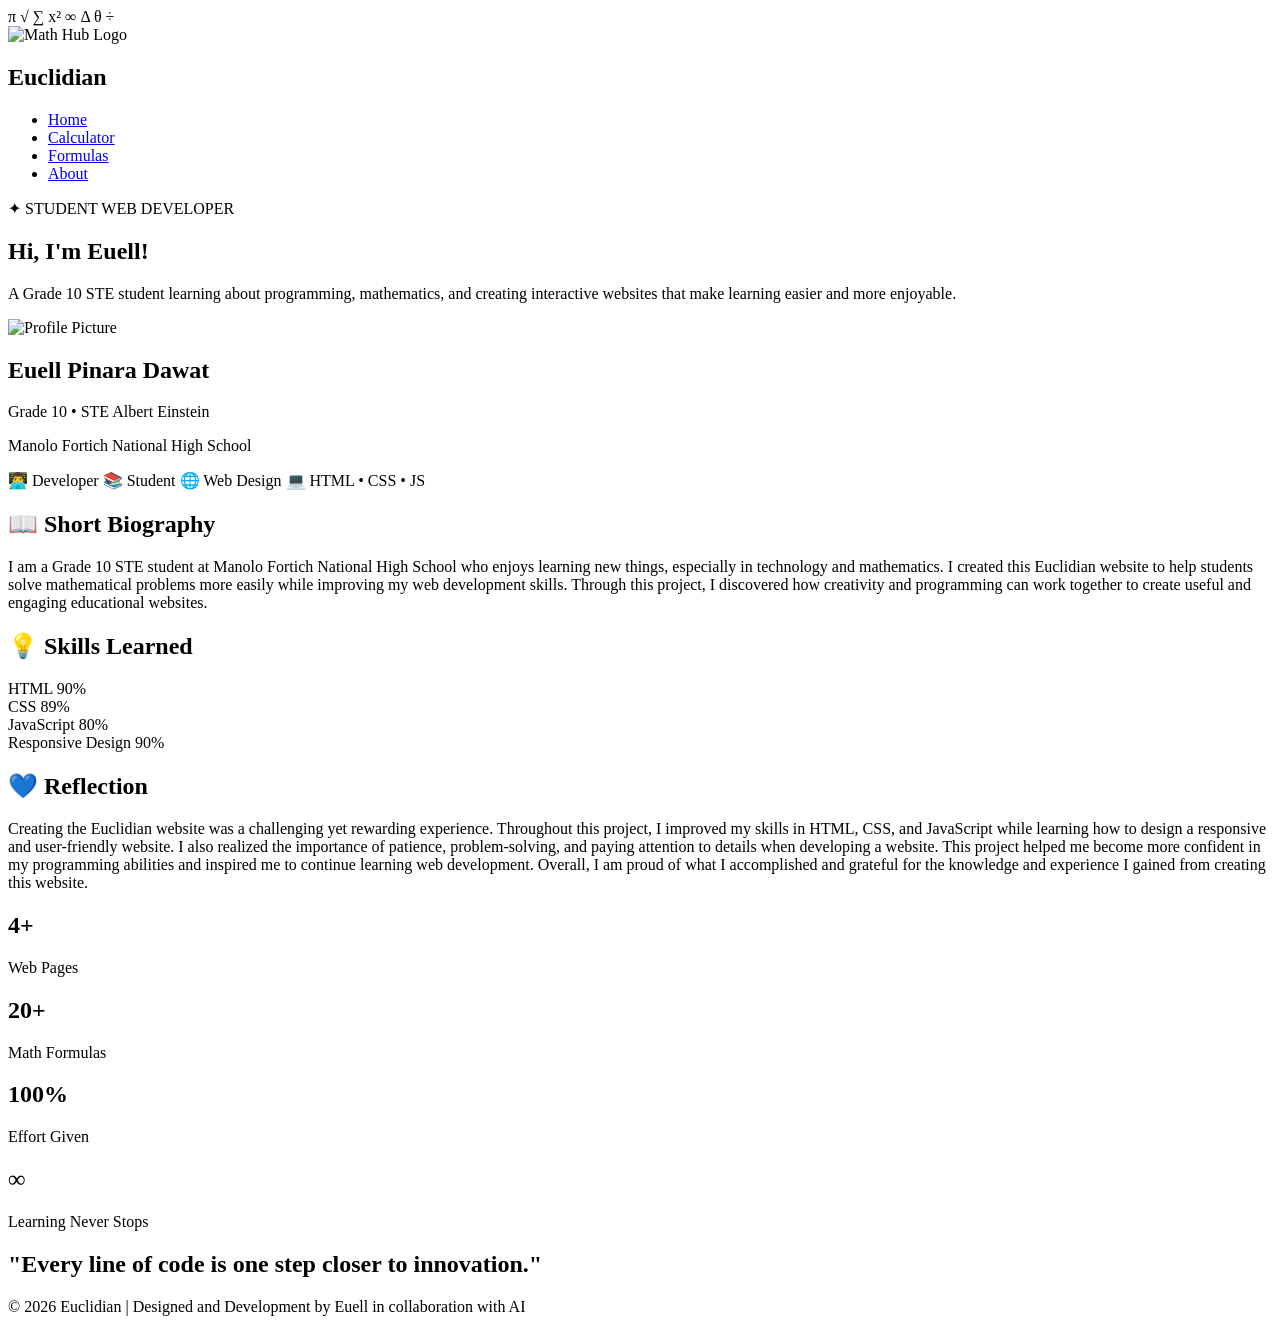
==== about.html @ d184f0fa "Update about.html" ====
<body class="about-page">

    <link rel="stylesheet" href="style (2).css">

<!--==================== FLOATING SYMBOLS ====================-->

<div class="floating-symbols">

    <span>π</span>
    <span>√</span>
    <span>∑</span>
    <span>x²</span>
    <span>∞</span>
    <span>Δ</span>
    <span>θ</span>
    <span>÷</span>

</div>

<!--==================== HEADER ====================-->

<header>

    <nav>

        <div class="logo">

            <img src="img/logo.png" alt="Math Hub Logo">

            <h2>Euclidian</h2>

        </div>

        <ul>

            <li><a href="index.html">Home</a></li>

            <li><a href="calculator.html">Calculator</a></li>

            <li><a href="formulas.html">Formulas</a></li>

            <li><a href="about.html" class="active">About</a></li>

        </ul>

    </nav>

</header>

<!--==================== HERO ====================-->

<section class="about-hero">

    <div class="hero-content">

        <p class="small-title">

            ✦ STUDENT WEB DEVELOPER

        </p>

        <h1>

            Hi, I'm <span>Euell!</span>

        </h1>

        <p class="hero-text">

            A Grade 10 STE student learning about programming, mathematics,
            and creating interactive websites that make learning easier
            and more enjoyable.

        </p>

    </div>

</section>

<!--==================== PROFILE CARD ====================-->

<section class="profile-section">

    <div class="profile-card">

        <div class="profile-image">

            <img src="img/profile.jpg" alt="Profile Picture">

        </div>

        <h2>Euell Pinara Dawat</h2>

        <p class="grade">

            Grade 10 • STE Albert Einstein

        </p>

        <p class="school">

            Manolo Fortich National High School

        </p>

        <div class="badges">

            <span>👨‍💻 Developer</span>

            <span>📚 Student</span>

            <span>🌐 Web Design</span>

            <span>💻 HTML • CSS • JS</span>

        </div>

    </div>

</section>

<!--==================== BIOGRAPHY ====================-->

<section class="about-grid">

<div class="glass-card">

<h2>📖 Short Biography</h2>

<p>

I am a Grade 10 STE student at Manolo Fortich National High School who enjoys learning new things, especially in technology and mathematics. I created this Euclidian website to help students solve mathematical problems more easily while improving my web development skills. Through this project, I discovered how creativity and programming can work together to create useful and engaging educational websites.

</p>

</div>

<!--==================== SKILLS ====================-->

<div class="glass-card">

    <h2>💡 Skills Learned</h2>

    <div class="skill">

        <div class="skill-title">

            <span>HTML</span>

            <span>90%</span>

        </div>

        <div class="skill-bar">

            <div class="skill-fill html"></div>

        </div>

    </div>

    <div class="skill">

        <div class="skill-title">

            <span>CSS</span>

            <span>89%</span>

        </div>

        <div class="skill-bar">

            <div class="skill-fill css"></div>

        </div>

    </div>

    <div class="skill">

        <div class="skill-title">

            <span>JavaScript</span>

            <span>80%</span>

        </div>

        <div class="skill-bar">

            <div class="skill-fill js"></div>

        </div>

    </div>

    <div class="skill">

        <div class="skill-title">

            <span>Responsive Design</span>

            <span>90%</span>

        </div>

        <div class="skill-bar">

            <div class="skill-fill responsive"></div>

        </div>

    </div>

</div>

<!--==================== REFLECTION ====================-->

<div class="glass-card reflection">

    <h2>💙 Reflection</h2>

    <p>

        Creating the Euclidian website was a challenging yet rewarding experience.
        Throughout this project, I improved my skills in HTML, CSS, and JavaScript while learning how to design a responsive and user-friendly website.
        I also realized the importance of patience, problem-solving, and paying attention to details when developing a website.
        This project helped me become more confident in my programming abilities and inspired me to continue learning web development.
        Overall, I am proud of what I accomplished and grateful for the knowledge and experience I gained from creating this website.

    </p>

</div>

</section>

<!--==================== STATISTICS ====================-->

<section class="stats">

    <div class="stat-card">

        <h2>4+</h2>

        <p>Web Pages</p>

    </div>

    <div class="stat-card">

        <h2>20+</h2>

        <p>Math Formulas</p>

    </div>

    <div class="stat-card">

        <h2>100%</h2>

        <p>Effort Given</p>

    </div>

    <div class="stat-card">

        <h2>∞</h2>

        <p>Learning Never Stops</p>

    </div>

</section>

<!--==================== QUOTE ====================-->

<section class="developer-quote">

    <h2>

        "Every line of code is one step closer to innovation."

    </h2>

</section>

<!--==================== FOOTER ====================-->

<footer>

    <p>

        © 2026 Euclidian | Designed and Development by Euell in collaboration with AI

    </p>

</footer>

    <!--==================== BACK TO TOP ====================-->

<button id="topBtn" onclick="topFunction()">

    ↑
    
</button>
    <!--==================== CUSTOM CURSOR ====================-->

<div class="cursor"></div>
<div class="cursor-outline"></div>

<script src="script.js"></script>

</body>

</html>
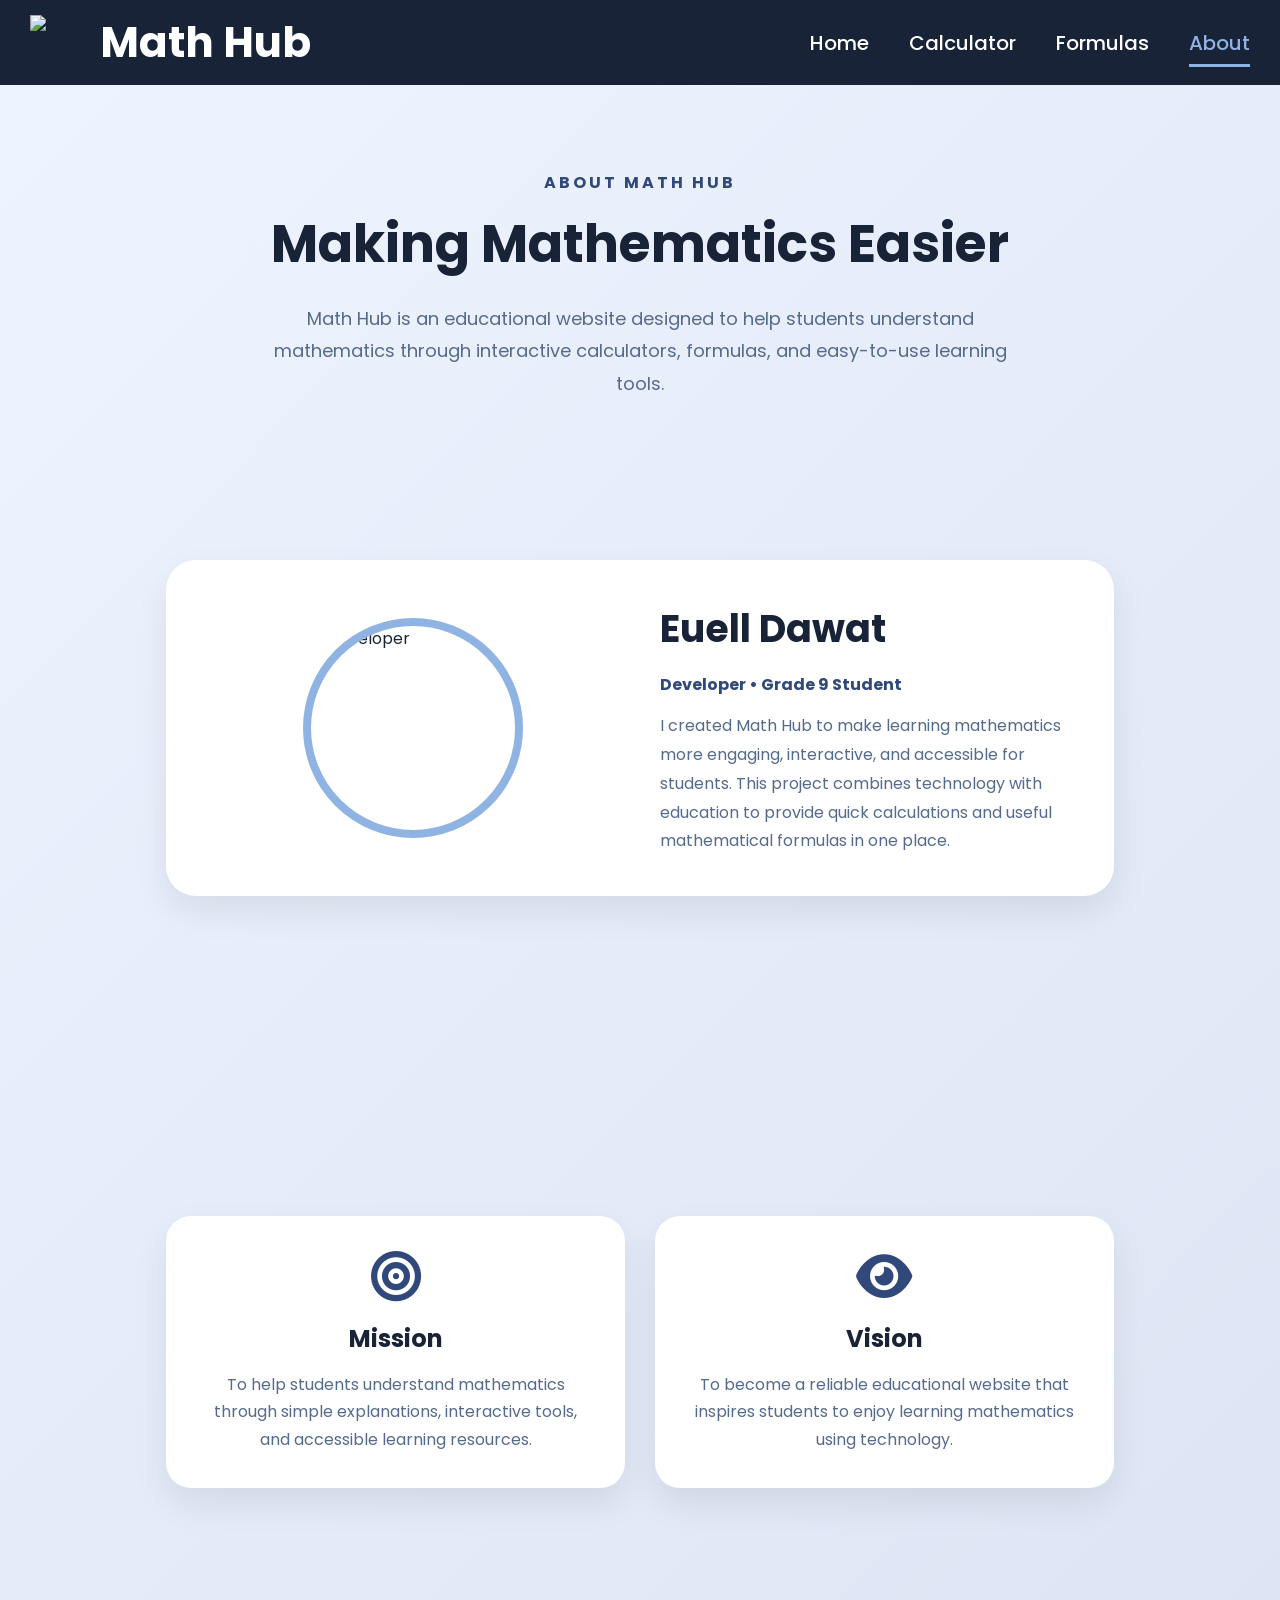
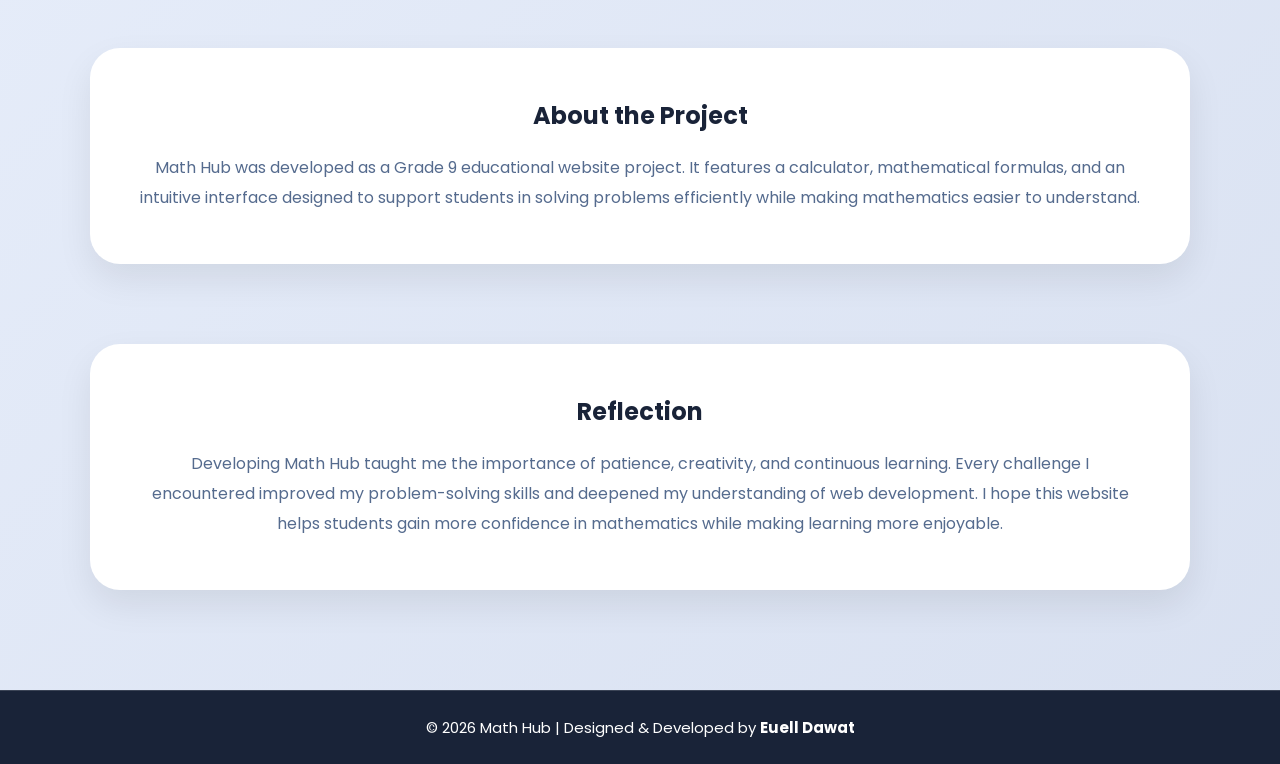
==== commit ad50b634: "Update about.html" ====
--- a/about.html
+++ b/about.html
@@ -1,315 +1,168 @@
-<body class="about-page">
+<!DOCTYPE html>
+<html lang="en">
 
-    <link rel="stylesheet" href="style (2).css">
+<head>
 
-<!--==================== FLOATING SYMBOLS ====================-->
+    <meta charset="UTF-8">
+    <meta name="viewport" content="width=device-width, initial-scale=1.0">
 
-<div class="floating-symbols">
+    <title> Euclidian | About</title>
 
-    <span>π</span>
-    <span>√</span>
-    <span>∑</span>
-    <span>x²</span>
-    <span>∞</span>
-    <span>Δ</span>
-    <span>θ</span>
-    <span>÷</span>
+    <link rel="stylesheet" href="style.css">
+
+    <link rel="preconnect" href="https://fonts.googleapis.com">
+    <link rel="preconnect" href="https://fonts.gstatic.com" crossorigin>
+
+    <link href="https://fonts.googleapis.com/css2?family=Poppins:wght@300;400;500;600;700;800&display=swap" rel="stylesheet">
+
+    <link rel="stylesheet"
+    href="https://cdnjs.cloudflare.com/ajax/libs/font-awesome/6.7.2/css/all.min.css">
+
+</head>
+
+<body>
+
+<!--========== NAVBAR ==========-->
+
+<header>
+
+<nav class="navbar">
+
+<div class="logo">
+
+<img src="img/logo.png" alt="Logo">
+
+<h2>Math Hub</h2>
 
 </div>
 
-<!--==================== HEADER ====================-->
+<ul class="nav-links">
 
-<header>
+<li><a href="index.html">Home</a></li>
 
-    <nav>
+<li><a href="calculator.html">Calculator</a></li>
 
-        <div class="logo">
+<li><a href="formulas.html">Formulas</a></li>
 
-            <img src="img/logo.png" alt="Math Hub Logo">
+<li><a href="about.html" class="active">About</a></li>
 
-            <h2>Euclidian</h2>
+</ul>
 
-        </div>
-
-        <ul>
-
-            <li><a href="index.html">Home</a></li>
-
-            <li><a href="calculator.html">Calculator</a></li>
-
-            <li><a href="formulas.html">Formulas</a></li>
-
-            <li><a href="about.html" class="active">About</a></li>
-
-        </ul>
-
-    </nav>
+</nav>
 
 </header>
 
-<!--==================== HERO ====================-->
+<!--========== HERO ==========-->
 
 <section class="about-hero">
 
-    <div class="hero-content">
+<h4>ABOUT MATH HUB</h4>
 
-        <p class="small-title">
+<h1>Making Mathematics Easier</h1>
 
-            ✦ STUDENT WEB DEVELOPER
-
-        </p>
-
-        <h1>
-
-            Hi, I'm <span>Euell!</span>
-
-        </h1>
-
-        <p class="hero-text">
-
-            A Grade 10 STE student learning about programming, mathematics,
-            and creating interactive websites that make learning easier
-            and more enjoyable.
-
-        </p>
-
-    </div>
+<p>
+Math Hub is an educational website designed to help students understand mathematics through interactive calculators, formulas, and easy-to-use learning tools.
+</p>
 
 </section>
 
-<!--==================== PROFILE CARD ====================-->
+<!--========== DEVELOPER ==========-->
 
-<section class="profile-section">
+<section class="developer-section">
 
-    <div class="profile-card">
+<div class="developer-card">
 
-        <div class="profile-image">
+<div class="developer-image">
 
-            <img src="img/profile.jpg" alt="Profile Picture">
+<img src="img/profile.jpg" alt="Developer">
 
-        </div>
+</div>
 
-        <h2>Euell Pinara Dawat</h2>
+<div class="developer-info">
 
-        <p class="grade">
+<h2>Euell Dawat</h2>
 
-            Grade 10 • STE Albert Einstein
-
-        </p>
-
-        <p class="school">
-
-            Manolo Fortich National High School
-
-        </p>
-
-        <div class="badges">
-
-            <span>👨‍💻 Developer</span>
-
-            <span>📚 Student</span>
-
-            <span>🌐 Web Design</span>
-
-            <span>💻 HTML • CSS • JS</span>
-
-        </div>
-
-    </div>
-
-</section>
-
-<!--==================== BIOGRAPHY ====================-->
-
-<section class="about-grid">
-
-<div class="glass-card">
-
-<h2>📖 Short Biography</h2>
+<h4>Developer • Grade 9 Student</h4>
 
 <p>
-
-I am a Grade 10 STE student at Manolo Fortich National High School who enjoys learning new things, especially in technology and mathematics. I created this Euclidian website to help students solve mathematical problems more easily while improving my web development skills. Through this project, I discovered how creativity and programming can work together to create useful and engaging educational websites.
-
+I created Math Hub to make learning mathematics more engaging, interactive, and accessible for students. This project combines technology with education to provide quick calculations and useful mathematical formulas in one place.
 </p>
 
 </div>
-
-<!--==================== SKILLS ====================-->
-
-<div class="glass-card">
-
-    <h2>💡 Skills Learned</h2>
-
-    <div class="skill">
-
-        <div class="skill-title">
-
-            <span>HTML</span>
-
-            <span>90%</span>
-
-        </div>
-
-        <div class="skill-bar">
-
-            <div class="skill-fill html"></div>
-
-        </div>
-
-    </div>
-
-    <div class="skill">
-
-        <div class="skill-title">
-
-            <span>CSS</span>
-
-            <span>89%</span>
-
-        </div>
-
-        <div class="skill-bar">
-
-            <div class="skill-fill css"></div>
-
-        </div>
-
-    </div>
-
-    <div class="skill">
-
-        <div class="skill-title">
-
-            <span>JavaScript</span>
-
-            <span>80%</span>
-
-        </div>
-
-        <div class="skill-bar">
-
-            <div class="skill-fill js"></div>
-
-        </div>
-
-    </div>
-
-    <div class="skill">
-
-        <div class="skill-title">
-
-            <span>Responsive Design</span>
-
-            <span>90%</span>
-
-        </div>
-
-        <div class="skill-bar">
-
-            <div class="skill-fill responsive"></div>
-
-        </div>
-
-    </div>
-
-</div>
-
-<!--==================== REFLECTION ====================-->
-
-<div class="glass-card reflection">
-
-    <h2>💙 Reflection</h2>
-
-    <p>
-
-        Creating the Euclidian website was a challenging yet rewarding experience.
-        Throughout this project, I improved my skills in HTML, CSS, and JavaScript while learning how to design a responsive and user-friendly website.
-        I also realized the importance of patience, problem-solving, and paying attention to details when developing a website.
-        This project helped me become more confident in my programming abilities and inspired me to continue learning web development.
-        Overall, I am proud of what I accomplished and grateful for the knowledge and experience I gained from creating this website.
-
-    </p>
 
 </div>
 
 </section>
 
-<!--==================== STATISTICS ====================-->
+<!--========== MISSION & VISION ==========-->
 
-<section class="stats">
+<section class="mission-vision">
 
-    <div class="stat-card">
+<div class="info-card">
 
-        <h2>4+</h2>
+<i class="fas fa-bullseye"></i>
 
-        <p>Web Pages</p>
+<h2>Mission</h2>
 
-    </div>
+<p>
+To help students understand mathematics through simple explanations, interactive tools, and accessible learning resources.
+</p>
 
-    <div class="stat-card">
+</div>
 
-        <h2>20+</h2>
+<div class="info-card">
 
-        <p>Math Formulas</p>
+<i class="fas fa-eye"></i>
 
-    </div>
+<h2>Vision</h2>
 
-    <div class="stat-card">
+<p>
+To become a reliable educational website that inspires students to enjoy learning mathematics using technology.
+</p>
 
-        <h2>100%</h2>
-
-        <p>Effort Given</p>
-
-    </div>
-
-    <div class="stat-card">
-
-        <h2>∞</h2>
-
-        <p>Learning Never Stops</p>
-
-    </div>
+</div>
 
 </section>
 
-<!--==================== QUOTE ====================-->
+<!--========== PROJECT ==========-->
 
-<section class="developer-quote">
+<section class="project-section">
 
-    <h2>
+<h2>About the Project</h2>
 
-        "Every line of code is one step closer to innovation."
+<p>
 
-    </h2>
+Math Hub was developed as a Grade 9 educational website project. It features a calculator, mathematical formulas, and an intuitive interface designed to support students in solving problems efficiently while making mathematics easier to understand.
+
+</p>
 
 </section>
 
-<!--==================== FOOTER ====================-->
+<!--========== REFLECTION ==========-->
+
+<section class="reflection-section">
+
+<h2>Reflection</h2>
+
+<p>
+
+Developing Math Hub taught me the importance of patience, creativity, and continuous learning. Every challenge I encountered improved my problem-solving skills and deepened my understanding of web development. I hope this website helps students gain more confidence in mathematics while making learning more enjoyable.
+
+</p>
+
+</section>
+
+<!--========== FOOTER ==========-->
 
 <footer>
 
-    <p>
+<div class="footer-bottom">
 
-        © 2026 Euclidian | Designed and Development by Euell in collaboration with AI
+© 2026 Math Hub | Designed & Developed by <strong>Euell Dawat</strong>
 
-    </p>
+</div>
 
 </footer>
-
-    <!--==================== BACK TO TOP ====================-->
-
-<button id="topBtn" onclick="topFunction()">
-
-    ↑
-    
-</button>
-    <!--==================== CUSTOM CURSOR ====================-->
-
-<div class="cursor"></div>
-<div class="cursor-outline"></div>
-
-<script src="script.js"></script>
 
 </body>
 
--- a/style.css
+++ b/style.css
@@ -0,0 +1,2112 @@
+/*==================================================
+                    GOOGLE FONT
+==================================================*/
+
+@import url('https://fonts.googleapis.com/css2?family=Poppins:wght@300;400;500;600;700;800&display=swap');
+
+/*==================================================
+                    RESET
+==================================================*/
+
+*{
+    margin:0;
+    padding:0;
+    box-sizing:border-box;
+}
+
+html{
+    scroll-behavior:smooth;
+}
+
+body{
+
+    font-family:'Poppins',sans-serif;
+
+    background:linear-gradient(135deg,#EEF4FF,#D9E1F1);
+
+    color:#192338;
+
+    overflow-x:hidden;
+
+}
+
+/*==================================================
+                    VARIABLES
+==================================================*/
+
+:root{
+
+    --primary:#31487A;
+    --secondary:#192338;
+    --accent:#8FB3E2;
+
+    --white:#FFFFFF;
+
+    --light:#EEF4FF;
+
+    --gray:#556B8E;
+
+}
+
+/*==================================================
+                DEFAULT ELEMENTS
+==================================================*/
+
+img{
+
+    max-width:100%;
+
+    display:block;
+
+}
+
+a{
+
+    text-decoration:none;
+
+}
+
+ul{
+
+    list-style:none;
+
+}
+
+section{
+
+    padding:80px 8%;
+
+}
+
+/*==================================================
+                    NAVBAR
+==================================================*/
+
+header{
+
+    position:fixed;
+
+    top:0;
+
+    left:0;
+
+    width:100%;
+
+    z-index:9999;
+
+    background:var(--secondary);
+
+}
+
+.navbar{
+
+    max-width:1300px;
+
+    height:85px;
+
+    margin:auto;
+
+    display:flex;
+
+    justify-content:space-between;
+
+    align-items:center;
+
+    padding:0 30px;
+
+}
+
+/*==================================================
+                    LOGO
+==================================================*/
+
+.logo{
+
+    display:flex;
+
+    align-items:center;
+
+    gap:15px;
+
+}
+
+.logo img{
+
+    width:55px;
+
+    height:55px;
+
+    object-fit:contain;
+
+}
+
+.logo h2{
+
+    color:white;
+
+    font-size:42px;
+
+    font-weight:700;
+
+}
+
+/*==================================================
+                NAVIGATION LINKS
+==================================================*/
+
+.nav-links{
+
+    display:flex;
+
+    align-items:center;
+
+    gap:40px;
+
+}
+
+.nav-links a{
+
+    color:white;
+
+    font-size:20px;
+
+    font-weight:500;
+
+    transition:.3s;
+
+    position:relative;
+
+}
+
+.nav-links a:hover{
+
+    color:var(--accent);
+
+}
+
+.nav-links a.active{
+
+    color:var(--accent);
+
+}
+
+.nav-links a::after{
+
+    content:"";
+
+    position:absolute;
+
+    left:0;
+
+    bottom:-10px;
+
+    width:0;
+
+    height:3px;
+
+    background:var(--accent);
+
+    transition:.3s;
+
+}
+
+.nav-links a:hover::after,
+
+.nav-links a.active::after{
+
+    width:100%;
+
+}
+
+/*==================================================
+                COMMON BUTTON
+==================================================*/
+
+.btn-primary{
+
+    display:inline-block;
+
+    background:var(--primary);
+
+    color:white;
+
+    padding:15px 35px;
+
+    border-radius:15px;
+
+    font-weight:600;
+
+    transition:.3s;
+
+}
+
+.btn-primary:hover{
+
+    background:var(--secondary);
+
+    transform:translateY(-4px);
+
+}
+
+/*==================================================
+            PAGE TITLE (Reusable)
+==================================================*/
+
+.page-title{
+
+    padding-top:160px;
+
+    text-align:center;
+
+}
+
+.page-title h1{
+
+    font-size:56px;
+
+    color:var(--secondary);
+
+    margin-bottom:15px;
+
+}
+
+.page-title p{
+
+    color:var(--gray);
+
+    font-size:18px;
+
+}
+
+/*==================================================
+                RESPONSIVE NAVBAR
+==================================================*/
+
+@media(max-width:900px){
+
+.logo h2{
+
+    font-size:30px;
+
+}
+
+.nav-links{
+
+    gap:20px;
+
+}
+
+.nav-links a{
+
+    font-size:17px;
+
+}
+
+}
+
+@media(max-width:700px){
+
+.navbar{
+
+    flex-direction:column;
+
+    justify-content:center;
+
+    height:130px;
+
+    gap:15px;
+
+}
+
+header{
+
+    position:relative;
+
+}
+
+.page-title{
+
+    padding-top:60px;
+
+}
+
+}
+
+/*==================================================
+                    HERO SECTION
+==================================================*/
+
+.hero{
+
+    min-height:100vh;
+
+    display:flex;
+
+    align-items:center;
+
+    justify-content:space-between;
+
+    gap:60px;
+
+    padding:140px 8% 80px;
+
+}
+
+.hero-text{
+
+    flex:1;
+
+}
+
+.hero-text h4{
+
+    color:var(--primary);
+
+    font-size:18px;
+
+    letter-spacing:3px;
+
+    margin-bottom:15px;
+
+}
+
+.hero-text h1{
+
+    font-size:64px;
+
+    line-height:1.2;
+
+    color:var(--secondary);
+
+    margin-bottom:20px;
+
+}
+
+.hero-text p{
+
+    font-size:18px;
+
+    color:var(--gray);
+
+    line-height:1.8;
+
+    margin-bottom:35px;
+
+    max-width:600px;
+
+}
+
+.hero-buttons{
+
+    display:flex;
+
+    gap:20px;
+
+    flex-wrap:wrap;
+
+}
+
+.btn-secondary{
+
+    display:inline-block;
+
+    background:transparent;
+
+    border:2px solid var(--primary);
+
+    color:var(--primary);
+
+    padding:15px 35px;
+
+    border-radius:15px;
+
+    font-weight:600;
+
+    transition:.3s;
+
+}
+
+.btn-secondary:hover{
+
+    background:var(--primary);
+
+    color:white;
+
+}
+
+.hero-image{
+
+    flex:1;
+
+    display:flex;
+
+    justify-content:center;
+
+    align-items:center;
+
+}
+
+.hero-image img{
+
+    width:100%;
+
+    max-width:500px;
+
+    animation:float 4s ease-in-out infinite;
+
+}
+
+/*==================================================
+                FLOAT ANIMATION
+==================================================*/
+
+@keyframes float{
+
+    0%{
+
+        transform:translateY(0);
+
+    }
+
+    50%{
+
+        transform:translateY(-15px);
+
+    }
+
+    100%{
+
+        transform:translateY(0);
+
+    }
+
+}
+
+/*==================================================
+                FEATURES
+==================================================*/
+
+.features{
+
+    max-width:1200px;
+
+    margin:auto;
+
+}
+
+.section-heading{
+
+    text-align:center;
+
+    margin-bottom:60px;
+
+}
+
+.section-heading h2{
+
+    font-size:46px;
+
+    margin-bottom:15px;
+
+    color:var(--secondary);
+
+}
+
+.section-heading p{
+
+    color:var(--gray);
+
+    font-size:18px;
+
+}
+
+.feature-grid{
+
+    display:grid;
+
+    grid-template-columns:repeat(auto-fit,minmax(250px,1fr));
+
+    gap:30px;
+
+}
+
+.feature-card{
+
+    background:white;
+
+    border-radius:25px;
+
+    padding:35px;
+
+    text-align:center;
+
+    box-shadow:0 15px 35px rgba(0,0,0,.08);
+
+    transition:.35s;
+
+}
+
+.feature-card:hover{
+
+    transform:translateY(-10px);
+
+    box-shadow:0 20px 40px rgba(49,72,122,.18);
+
+}
+
+.feature-card i{
+
+    font-size:55px;
+
+    color:var(--primary);
+
+    margin-bottom:20px;
+
+}
+
+.feature-card h3{
+
+    margin-bottom:15px;
+
+    color:var(--secondary);
+
+}
+
+.feature-card p{
+
+    color:var(--gray);
+
+    line-height:1.7;
+
+}
+
+/*==================================================
+                STATISTICS
+==================================================*/
+
+.statistics{
+
+    max-width:1200px;
+
+    margin:80px auto;
+
+    display:grid;
+
+    grid-template-columns:repeat(auto-fit,minmax(220px,1fr));
+
+    gap:25px;
+
+}
+
+.stat-card{
+
+    background:linear-gradient(135deg,var(--primary),var(--secondary));
+
+    color:white;
+
+    border-radius:25px;
+
+    padding:40px;
+
+    text-align:center;
+
+    transition:.35s;
+
+}
+
+.stat-card:hover{
+
+    transform:translateY(-8px);
+
+}
+
+.stat-card h2{
+
+    font-size:48px;
+
+    margin-bottom:10px;
+
+}
+
+.stat-card p{
+
+    opacity:.9;
+
+}
+
+/*==================================================
+                CALL TO ACTION
+==================================================*/
+
+.cta{
+
+    max-width:1100px;
+
+    margin:100px auto;
+
+    text-align:center;
+
+    background:linear-gradient(135deg,var(--primary),var(--secondary));
+
+    color:white;
+
+    border-radius:30px;
+
+    padding:70px 40px;
+
+}
+
+.cta h2{
+
+    font-size:42px;
+
+    margin-bottom:20px;
+
+}
+
+.cta p{
+
+    max-width:700px;
+
+    margin:0 auto 30px;
+
+    line-height:1.8;
+
+}
+
+/*==================================================
+                RESPONSIVE HOME
+==================================================*/
+
+@media(max-width:900px){
+
+.hero{
+
+    flex-direction:column;
+
+    text-align:center;
+
+}
+
+.hero-text h1{
+
+    font-size:48px;
+
+}
+
+.hero-buttons{
+
+    justify-content:center;
+
+}
+
+.hero-image{
+
+    margin-top:30px;
+
+}
+
+}
+
+@media(max-width:600px){
+
+.hero-text h1{
+
+    font-size:38px;
+
+}
+
+.section-heading h2{
+
+    font-size:34px;
+
+}
+
+.cta h2{
+
+    font-size:32px;
+
+}
+
+}
+
+/*==================================================
+                CALCULATOR PAGE
+==================================================*/
+
+.calculator-hero{
+
+    text-align:center;
+
+    padding:150px 8% 50px;
+
+}
+
+.calculator-hero h4{
+
+    color:var(--primary);
+
+    letter-spacing:3px;
+
+    margin-bottom:10px;
+
+}
+
+.calculator-hero h1{
+
+    font-size:52px;
+
+    color:var(--secondary);
+
+    margin-bottom:15px;
+
+}
+
+.calculator-hero p{
+
+    color:var(--gray);
+
+    font-size:18px;
+
+}
+
+/*==================================================
+            CALCULATOR LAYOUT
+==================================================*/
+
+.calculator-section{
+
+    max-width:1200px;
+
+    margin:auto;
+
+    display:grid;
+
+    grid-template-columns:2fr 1fr;
+
+    gap:40px;
+
+    align-items:start;
+
+}
+
+/*==================================================
+            CALCULATOR CARD
+==================================================*/
+
+.calculator-card{
+
+    background:rgba(255,255,255,.9);
+
+    backdrop-filter:blur(15px);
+
+    border-radius:30px;
+
+    padding:30px;
+
+    box-shadow:0 15px 35px rgba(0,0,0,.08);
+
+}
+
+/*==================================================
+                DISPLAY
+==================================================*/
+
+#display{
+
+    width:100%;
+
+    height:85px;
+
+    border:none;
+
+    outline:none;
+
+    border-radius:20px;
+
+    background:var(--secondary);
+
+    color:white;
+
+    font-size:34px;
+
+    text-align:right;
+
+    padding:20px;
+
+    margin-bottom:25px;
+
+}
+
+/*==================================================
+            BUTTON GRID
+==================================================*/
+
+.calculator-buttons{
+
+    display:grid;
+
+    grid-template-columns:repeat(4,1fr);
+
+    gap:18px;
+
+}
+
+.calculator-buttons button{
+
+    border:none;
+
+    border-radius:18px;
+
+    padding:20px;
+
+    font-size:22px;
+
+    font-weight:600;
+
+    cursor:pointer;
+
+    background:var(--light);
+
+    color:var(--secondary);
+
+    transition:.3s;
+
+}
+
+.calculator-buttons button:hover{
+
+    transform:translateY(-5px);
+
+    background:#DCE7FF;
+
+}
+
+.calculator-buttons button:active{
+
+    transform:scale(.95);
+
+}
+
+/*==================================================
+            OPERATOR BUTTONS
+==================================================*/
+
+.operator{
+
+    background:var(--primary)!important;
+
+    color:white!important;
+
+}
+
+.operator:hover{
+
+    background:var(--secondary)!important;
+
+}
+
+/*==================================================
+                EQUAL BUTTON
+==================================================*/
+
+.equal{
+
+    background:var(--accent)!important;
+
+    color:var(--secondary)!important;
+
+    font-size:28px;
+
+}
+
+.equal:hover{
+
+    background:#75A3E8!important;
+
+}
+
+/*==================================================
+                TIPS CARD
+==================================================*/
+
+.tips-card{
+
+    background:white;
+
+    border-radius:30px;
+
+    padding:30px;
+
+    box-shadow:0 15px 35px rgba(0,0,0,.08);
+
+}
+
+.tips-card h2{
+
+    margin-bottom:20px;
+
+    color:var(--secondary);
+
+}
+
+.tips-card h2 i{
+
+    color:gold;
+
+    margin-right:8px;
+
+}
+
+.tips-card ul{
+
+    display:flex;
+
+    flex-direction:column;
+
+    gap:15px;
+
+}
+
+.tips-card li{
+
+    color:var(--gray);
+
+    font-size:17px;
+
+}
+
+/*==================================================
+            CALCULATOR RESPONSIVE
+==================================================*/
+
+@media(max-width:900px){
+
+.calculator-section{
+
+    grid-template-columns:1fr;
+
+}
+
+}
+
+@media(max-width:600px){
+
+.calculator-hero h1{
+
+    font-size:38px;
+
+}
+
+#display{
+
+    font-size:28px;
+
+}
+
+.calculator-buttons button{
+
+    padding:15px;
+
+    font-size:18px;
+
+}
+
+}
+/*==================================================
+                FORMULA PAGE
+==================================================*/
+
+.formula-hero{
+
+    padding:170px 8% 70px;
+
+    text-align:center;
+
+}
+
+.formula-hero h4{
+
+    color:#31487A;
+
+    letter-spacing:3px;
+
+    margin-bottom:10px;
+
+    font-weight:600;
+
+}
+
+.formula-hero h1{
+
+    font-size:60px;
+
+    color:#192338;
+
+    margin-bottom:20px;
+
+}
+
+.formula-hero p{
+
+    max-width:700px;
+
+    margin:auto;
+
+    color:#556B8E;
+
+    line-height:1.8;
+
+    font-size:18px;
+
+}
+
+/*==================================================
+                FORMULA GRID
+==================================================*/
+
+.formula-grid{
+
+    width:90%;
+
+    max-width:1300px;
+
+    margin:0 auto 100px;
+
+    display:grid;
+
+    grid-template-columns:repeat(auto-fit,minmax(320px,1fr));
+
+    gap:35px;
+
+}
+
+/*==================================================
+            SECTION TITLE
+==================================================*/
+
+.formula-section-title{
+
+    grid-column:1/-1;
+
+    display:flex;
+
+    align-items:center;
+
+    gap:18px;
+
+    background:linear-gradient(135deg,#31487A,#192338);
+
+    color:white;
+
+    padding:20px 30px;
+
+    border-radius:20px;
+
+    margin-top:20px;
+
+    margin-bottom:10px;
+
+    box-shadow:0 15px 30px rgba(0,0,0,.15);
+
+}
+
+.formula-section-title i{
+
+    font-size:32px;
+
+}
+
+.formula-section-title h2{
+
+    font-size:30px;
+
+}
+
+/*==================================================
+                FORMULA CARD
+==================================================*/
+
+.formula-card{
+
+    background:white;
+
+    border-radius:30px;
+
+    padding:35px;
+
+    text-align:center;
+
+    box-shadow:0 15px 35px rgba(0,0,0,.08);
+
+    transition:.35s ease;
+
+}
+
+.formula-card:hover{
+
+    transform:translateY(-10px);
+
+    box-shadow:0 20px 40px rgba(49,72,122,.18);
+
+}
+
+/*==================================================
+                ICON
+==================================================*/
+
+.formula-icon{
+
+    width:90px;
+
+    height:90px;
+
+    margin:auto;
+
+    margin-bottom:25px;
+
+    border-radius:50%;
+
+    display:flex;
+
+    justify-content:center;
+
+    align-items:center;
+
+    background:linear-gradient(135deg,#31487A,#192338);
+
+    color:white;
+
+    font-size:38px;
+
+}
+
+/*==================================================
+                TEXT
+==================================================*/
+
+.formula-card h2{
+
+    color:#192338;
+
+    margin-bottom:10px;
+
+}
+
+.formula-card h3{
+
+    color:#31487A;
+
+    margin-bottom:15px;
+
+    font-size:25px;
+
+}
+
+.formula-card p{
+
+    color:#556B8E;
+
+    margin-bottom:20px;
+
+    line-height:1.6;
+
+}
+
+/*==================================================
+                INPUTS
+==================================================*/
+
+.formula-card input{
+
+    width:100%;
+
+    padding:15px;
+
+    margin-bottom:15px;
+
+    border:2px solid #D9E1F1;
+
+    border-radius:15px;
+
+    outline:none;
+
+    font-size:16px;
+
+    transition:.3s;
+
+}
+
+.formula-card input:focus{
+
+    border-color:#31487A;
+
+}
+
+/*==================================================
+                BUTTON
+==================================================*/
+
+.formula-card button{
+
+    width:100%;
+
+    border:none;
+
+    padding:15px;
+
+    border-radius:15px;
+
+    background:#31487A;
+
+    color:white;
+
+    font-size:17px;
+
+    font-weight:600;
+
+    cursor:pointer;
+
+    transition:.3s;
+
+}
+
+.formula-card button:hover{
+
+    background:#192338;
+
+    transform:translateY(-3px);
+
+}
+
+/*==================================================
+                RESULT
+==================================================*/
+
+.result{
+
+    margin-top:20px;
+
+    background:#EEF4FF;
+
+    border-radius:15px;
+
+    padding:18px;
+
+    min-height:60px;
+
+    display:flex;
+
+    justify-content:center;
+
+    align-items:center;
+
+    color:#192338;
+
+    font-weight:600;
+
+}
+
+/*==================================================
+                RESPONSIVE
+==================================================*/
+
+@media(max-width:900px){
+
+.formula-hero h1{
+
+    font-size:45px;
+
+}
+
+}
+
+@media(max-width:768px){
+
+.formula-grid{
+
+    grid-template-columns:1fr;
+
+}
+
+.formula-section-title{
+
+    justify-content:center;
+
+    text-align:center;
+
+}
+
+}
+
+@media(max-width:500px){
+
+.formula-hero{
+
+    padding-top:140px;
+
+}
+
+.formula-hero h1{
+
+    font-size:36px;
+
+}
+
+.formula-card{
+
+    padding:25px;
+
+}
+
+}
+/*==================================================
+                    ABOUT PAGE
+==================================================*/
+
+.about-hero{
+
+    text-align:center;
+
+    padding:150px 8% 80px;
+
+}
+
+.about-hero h4{
+
+    color:var(--primary);
+
+    letter-spacing:3px;
+
+    margin-bottom:10px;
+
+}
+
+.about-hero h1{
+
+    font-size:54px;
+
+    color:var(--secondary);
+
+    margin-bottom:15px;
+
+}
+
+.about-hero p{
+
+    max-width:700px;
+
+    margin:auto;
+
+    color:var(--gray);
+
+    line-height:1.8;
+
+    font-size:18px;
+
+}
+
+/*==================================================
+                DEVELOPER CARD
+==================================================*/
+
+.developer-card{
+
+    max-width:1100px;
+
+    margin:0 auto 80px;
+
+    display:flex;
+
+    align-items:center;
+
+    gap:40px;
+
+    background:white;
+
+    border-radius:30px;
+
+    padding:40px;
+
+    box-shadow:0 15px 35px rgba(0,0,0,.08);
+
+}
+
+.developer-image{
+
+    flex:1;
+
+    display:flex;
+
+    justify-content:center;
+
+}
+
+.developer-image img{
+
+    width:220px;
+
+    height:220px;
+
+    border-radius:50%;
+
+    object-fit:cover;
+
+    border:8px solid var(--accent);
+
+}
+
+.developer-info{
+
+    flex:2;
+
+}
+
+.developer-info h2{
+
+    font-size:36px;
+
+    color:var(--secondary);
+
+    margin-bottom:10px;
+
+}
+
+.developer-info h4{
+
+    color:var(--primary);
+
+    margin-bottom:20px;
+
+}
+
+.developer-info p{
+
+    color:var(--gray);
+
+    line-height:1.8;
+
+}
+
+/*==================================================
+                MISSION & VISION
+==================================================*/
+
+.about-grid{
+
+    max-width:1100px;
+
+    margin:auto;
+
+    display:grid;
+
+    grid-template-columns:repeat(2,1fr);
+
+    gap:30px;
+
+}
+
+.about-card{
+
+    background:white;
+
+    border-radius:25px;
+
+    padding:35px;
+
+    text-align:center;
+
+    box-shadow:0 15px 35px rgba(0,0,0,.08);
+
+    transition:.35s;
+
+}
+
+.about-card:hover{
+
+    transform:translateY(-8px);
+
+}
+
+.about-card i{
+
+    font-size:50px;
+
+    color:var(--primary);
+
+    margin-bottom:20px;
+
+}
+
+.about-card h3{
+
+    margin-bottom:15px;
+
+    color:var(--secondary);
+
+}
+
+.about-card p{
+
+    color:var(--gray);
+
+    line-height:1.7;
+
+}
+
+/*==================================================
+                PROJECT SECTION
+==================================================*/
+
+.project-section{
+
+    max-width:1100px;
+
+    margin:80px auto;
+
+    background:white;
+
+    border-radius:30px;
+
+    padding:50px;
+
+    box-shadow:0 15px 35px rgba(0,0,0,.08);
+
+}
+
+.project-section h2{
+
+    text-align:center;
+
+    margin-bottom:25px;
+
+    color:var(--secondary);
+
+}
+
+.project-section p{
+
+    text-align:center;
+
+    color:var(--gray);
+
+    line-height:1.9;
+
+}
+
+/*==================================================
+                REFLECTION
+==================================================*/
+
+.reflection{
+
+    max-width:1100px;
+
+    margin:80px auto;
+
+    background:linear-gradient(135deg,var(--primary),var(--secondary));
+
+    color:white;
+
+    border-radius:30px;
+
+    padding:50px;
+
+}
+
+.reflection h2{
+
+    text-align:center;
+
+    margin-bottom:25px;
+
+}
+
+.reflection p{
+
+    text-align:center;
+
+    line-height:2;
+
+    font-size:17px;
+
+}
+
+/*==================================================
+                RESPONSIVE
+==================================================*/
+
+@media(max-width:900px){
+
+.developer-card{
+
+    flex-direction:column;
+
+    text-align:center;
+
+}
+
+.about-grid{
+
+    grid-template-columns:1fr;
+
+}
+
+}
+
+@media(max-width:600px){
+
+.about-hero h1{
+
+    font-size:40px;
+
+}
+
+.developer-image img{
+
+    width:180px;
+
+    height:180px;
+
+}
+
+.project-section,
+
+.reflection{
+
+    padding:30px;
+
+}
+
+}
+/*==================================================
+                    FOOTER
+==================================================*/
+
+footer{
+
+    background:var(--secondary);
+
+    color:white;
+
+    margin-top:100px;
+
+    border-radius:60px 60px 0 0;
+
+}
+
+.footer-container{
+
+    max-width:1200px;
+
+    margin:auto;
+
+    padding:70px 8%;
+
+    display:grid;
+
+    grid-template-columns:repeat(auto-fit,minmax(250px,1fr));
+
+    gap:40px;
+
+}
+
+.footer-logo{
+
+    display:flex;
+
+    align-items:center;
+
+    gap:15px;
+
+    margin-bottom:20px;
+
+}
+
+.footer-logo img{
+
+    width:60px;
+
+}
+
+.footer-logo h2{
+
+    font-size:32px;
+
+}
+
+.footer-about p{
+
+    color:#d9e1f1;
+
+    line-height:1.8;
+
+}
+
+.footer-links h3,
+.footer-contact h3{
+
+    margin-bottom:20px;
+
+    font-size:22px;
+
+}
+
+.footer-links ul{
+
+    display:flex;
+
+    flex-direction:column;
+
+    gap:15px;
+
+}
+
+.footer-links a{
+
+    color:#d9e1f1;
+
+    transition:.3s;
+
+}
+
+.footer-links a:hover{
+
+    color:var(--accent);
+
+    padding-left:8px;
+
+}
+
+.footer-contact p{
+
+    margin:12px 0;
+
+    color:#d9e1f1;
+
+}
+
+.footer-social{
+
+    display:flex;
+
+    gap:15px;
+
+    margin-top:25px;
+
+}
+
+.footer-social a{
+
+    width:45px;
+
+    height:45px;
+
+    border-radius:50%;
+
+    background:rgba(255,255,255,.12);
+
+    display:flex;
+
+    justify-content:center;
+
+    align-items:center;
+
+    color:white;
+
+    font-size:20px;
+
+    transition:.3s;
+
+}
+
+.footer-social a:hover{
+
+    background:var(--accent);
+
+    color:var(--secondary);
+
+    transform:translateY(-5px);
+
+}
+
+.footer-bottom{
+
+    border-top:1px solid rgba(255,255,255,.15);
+
+    text-align:center;
+
+    padding:25px;
+
+    color:#d9e1f1;
+
+    font-size:15px;
+
+}
+
+/*=========================================
+                ABOUT PAGE
+=========================================*/
+
+.about-hero{
+
+    padding:170px 8% 80px;
+
+    text-align:center;
+
+}
+
+.about-hero h4{
+
+    color:#31487A;
+
+    letter-spacing:3px;
+
+    margin-bottom:10px;
+
+}
+
+.about-hero h1{
+
+    font-size:52px;
+
+    color:#192338;
+
+    margin-bottom:20px;
+
+}
+
+.about-hero p{
+
+    max-width:750px;
+
+    margin:auto;
+
+    color:#556B8E;
+
+    line-height:1.8;
+
+}
+
+/* Developer */
+
+.developer-section{
+
+    width:90%;
+
+    max-width:1200px;
+
+    margin:0 auto 80px;
+
+}
+
+.developer-card{
+
+    background:white;
+
+    border-radius:30px;
+
+    padding:40px;
+
+    display:flex;
+
+    gap:40px;
+
+    align-items:center;
+
+    box-shadow:0 15px 35px rgba(0,0,0,.08);
+
+}
+
+.developer-image img{
+
+    width:220px;
+
+    height:220px;
+
+    object-fit:cover;
+
+    border-radius:50%;
+
+    border:8px solid #8FB3E2;
+
+}
+
+.developer-info{
+
+    flex:1;
+
+}
+
+.developer-info h2{
+
+    font-size:38px;
+
+    color:#192338;
+
+}
+
+.developer-info h4{
+
+    color:#31487A;
+
+    margin:15px 0;
+
+}
+
+.developer-info p{
+
+    color:#556B8E;
+
+    line-height:1.8;
+
+}
+
+/* Mission Vision */
+
+.mission-vision{
+
+    width:90%;
+
+    max-width:1200px;
+
+    margin:auto;
+
+    display:grid;
+
+    grid-template-columns:repeat(auto-fit,minmax(320px,1fr));
+
+    gap:30px;
+
+}
+
+.info-card{
+
+    background:white;
+
+    border-radius:25px;
+
+    padding:35px;
+
+    text-align:center;
+
+    box-shadow:0 15px 35px rgba(0,0,0,.08);
+
+    transition:.35s;
+
+}
+
+.info-card:hover{
+
+    transform:translateY(-10px);
+
+}
+
+.info-card i{
+
+    font-size:50px;
+
+    color:#31487A;
+
+    margin-bottom:20px;
+
+}
+
+.info-card h2{
+
+    margin-bottom:15px;
+
+}
+
+.info-card p{
+
+    color:#556B8E;
+
+    line-height:1.7;
+
+}
+
+/* Project */
+
+.project-section,
+.reflection-section{
+
+    width:90%;
+
+    max-width:1100px;
+
+    margin:80px auto;
+
+    background:white;
+
+    padding:50px;
+
+    border-radius:30px;
+
+    box-shadow:0 15px 35px rgba(0,0,0,.08);
+
+    text-align:center;
+
+}
+
+.project-section h2,
+.reflection-section h2{
+
+    color:#192338;
+
+    margin-bottom:20px;
+
+}
+
+.project-section p,
+.reflection-section p{
+
+    color:#556B8E;
+
+    line-height:1.9;
+
+}
+
+/* Footer */
+
+.footer-bottom{
+
+    background:#192338;
+
+    color:white;
+
+    text-align:center;
+
+    padding:25px;
+
+    margin-top:80px;
+
+}
+
+/* Responsive */
+
+@media(max-width:900px){
+
+.developer-card{
+
+    flex-direction:column;
+
+    text-align:center;
+
+}
+
+.developer-image img{
+
+    width:180px;
+
+    height:180px;
+
+}
+
+.about-hero h1{
+
+    font-size:40px;
+
+}
+
+}
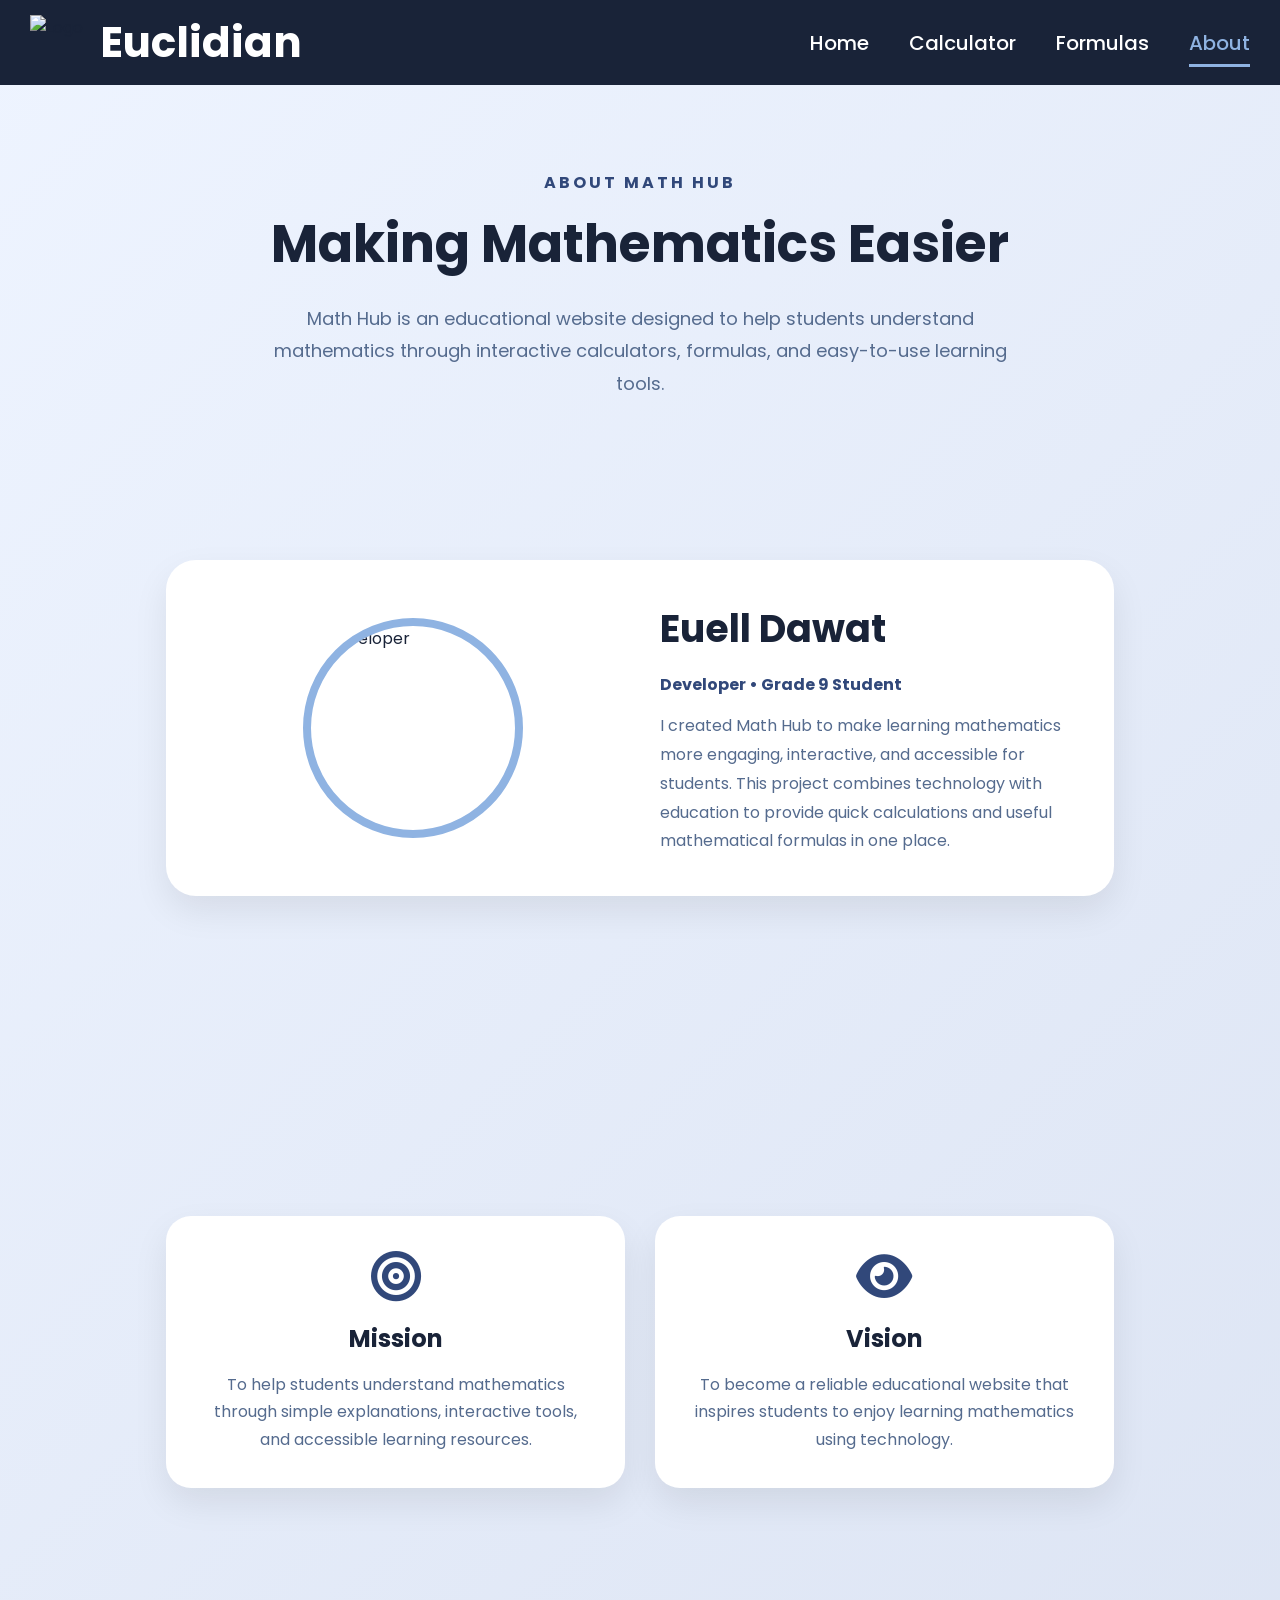
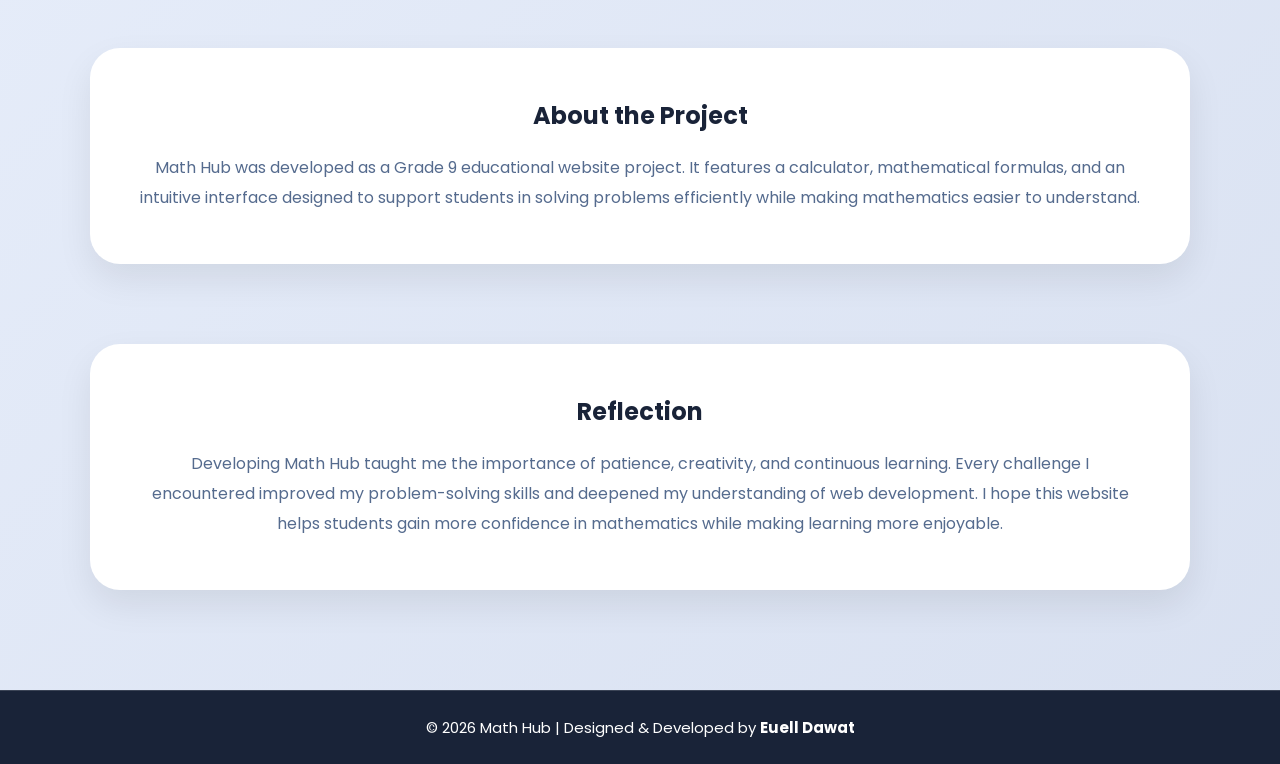
==== commit 2aca886d: "Update about.html" ====
--- a/about.html
+++ b/about.html
@@ -32,7 +32,7 @@
 
 <img src="img/logo.png" alt="Logo">
 
-<h2>Math Hub</h2>
+<h2> Euclidian </h2>
 
 </div>
 
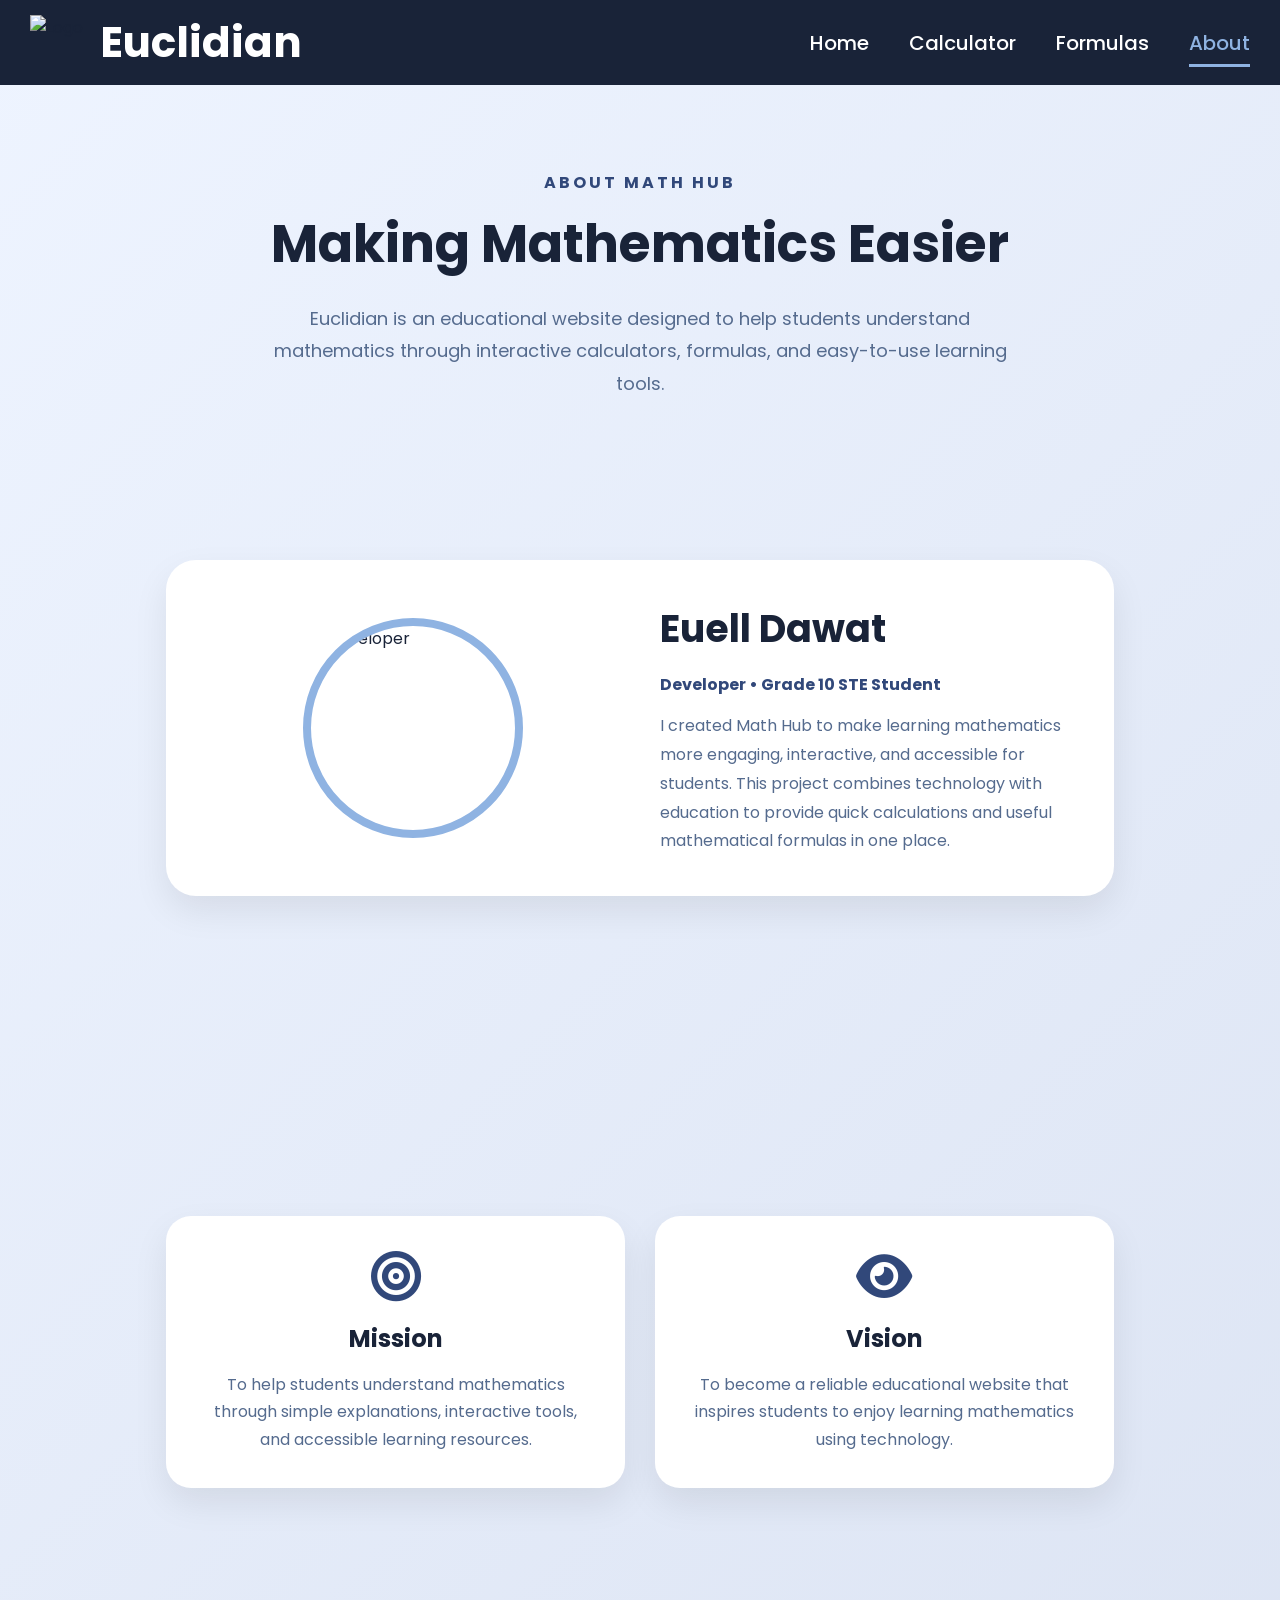
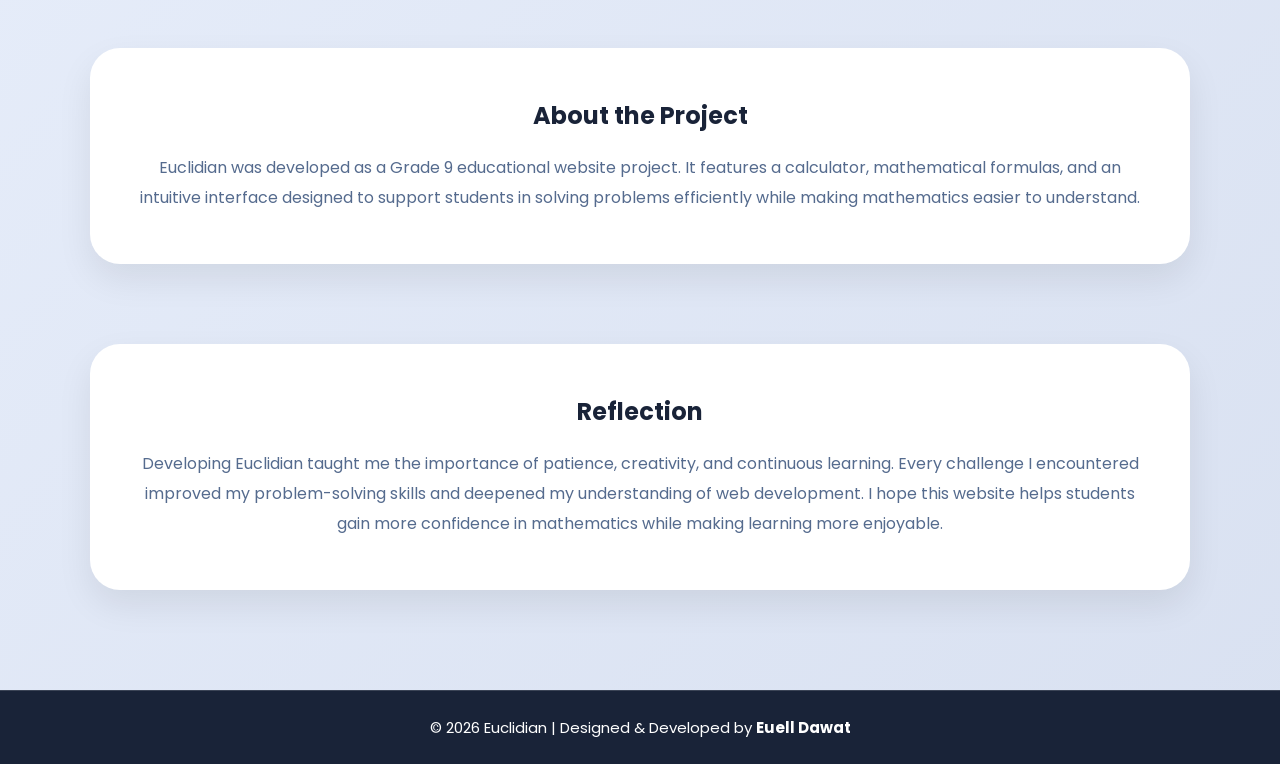
==== commit e9f9e16a: "Update about.html" ====
--- a/about.html
+++ b/about.html
@@ -61,7 +61,7 @@
 <h1>Making Mathematics Easier</h1>
 
 <p>
-Math Hub is an educational website designed to help students understand mathematics through interactive calculators, formulas, and easy-to-use learning tools.
+Euclidian is an educational website designed to help students understand mathematics through interactive calculators, formulas, and easy-to-use learning tools.
 </p>
 
 </section>
@@ -82,7 +82,7 @@
 
 <h2>Euell Dawat</h2>
 
-<h4>Developer • Grade 9 Student</h4>
+<h4>Developer • Grade 10 STE Student</h4>
 
 <p>
 I created Math Hub to make learning mathematics more engaging, interactive, and accessible for students. This project combines technology with education to provide quick calculations and useful mathematical formulas in one place.
@@ -132,7 +132,7 @@
 
 <p>
 
-Math Hub was developed as a Grade 9 educational website project. It features a calculator, mathematical formulas, and an intuitive interface designed to support students in solving problems efficiently while making mathematics easier to understand.
+Euclidian was developed as a Grade 9 educational website project. It features a calculator, mathematical formulas, and an intuitive interface designed to support students in solving problems efficiently while making mathematics easier to understand.
 
 </p>
 
@@ -146,7 +146,7 @@
 
 <p>
 
-Developing Math Hub taught me the importance of patience, creativity, and continuous learning. Every challenge I encountered improved my problem-solving skills and deepened my understanding of web development. I hope this website helps students gain more confidence in mathematics while making learning more enjoyable.
+Developing Euclidian taught me the importance of patience, creativity, and continuous learning. Every challenge I encountered improved my problem-solving skills and deepened my understanding of web development. I hope this website helps students gain more confidence in mathematics while making learning more enjoyable.
 
 </p>
 
@@ -158,7 +158,7 @@
 
 <div class="footer-bottom">
 
-© 2026 Math Hub | Designed & Developed by <strong>Euell Dawat</strong>
+© 2026 Euclidian | Designed & Developed by <strong>Euell Dawat</strong>
 
 </div>
 
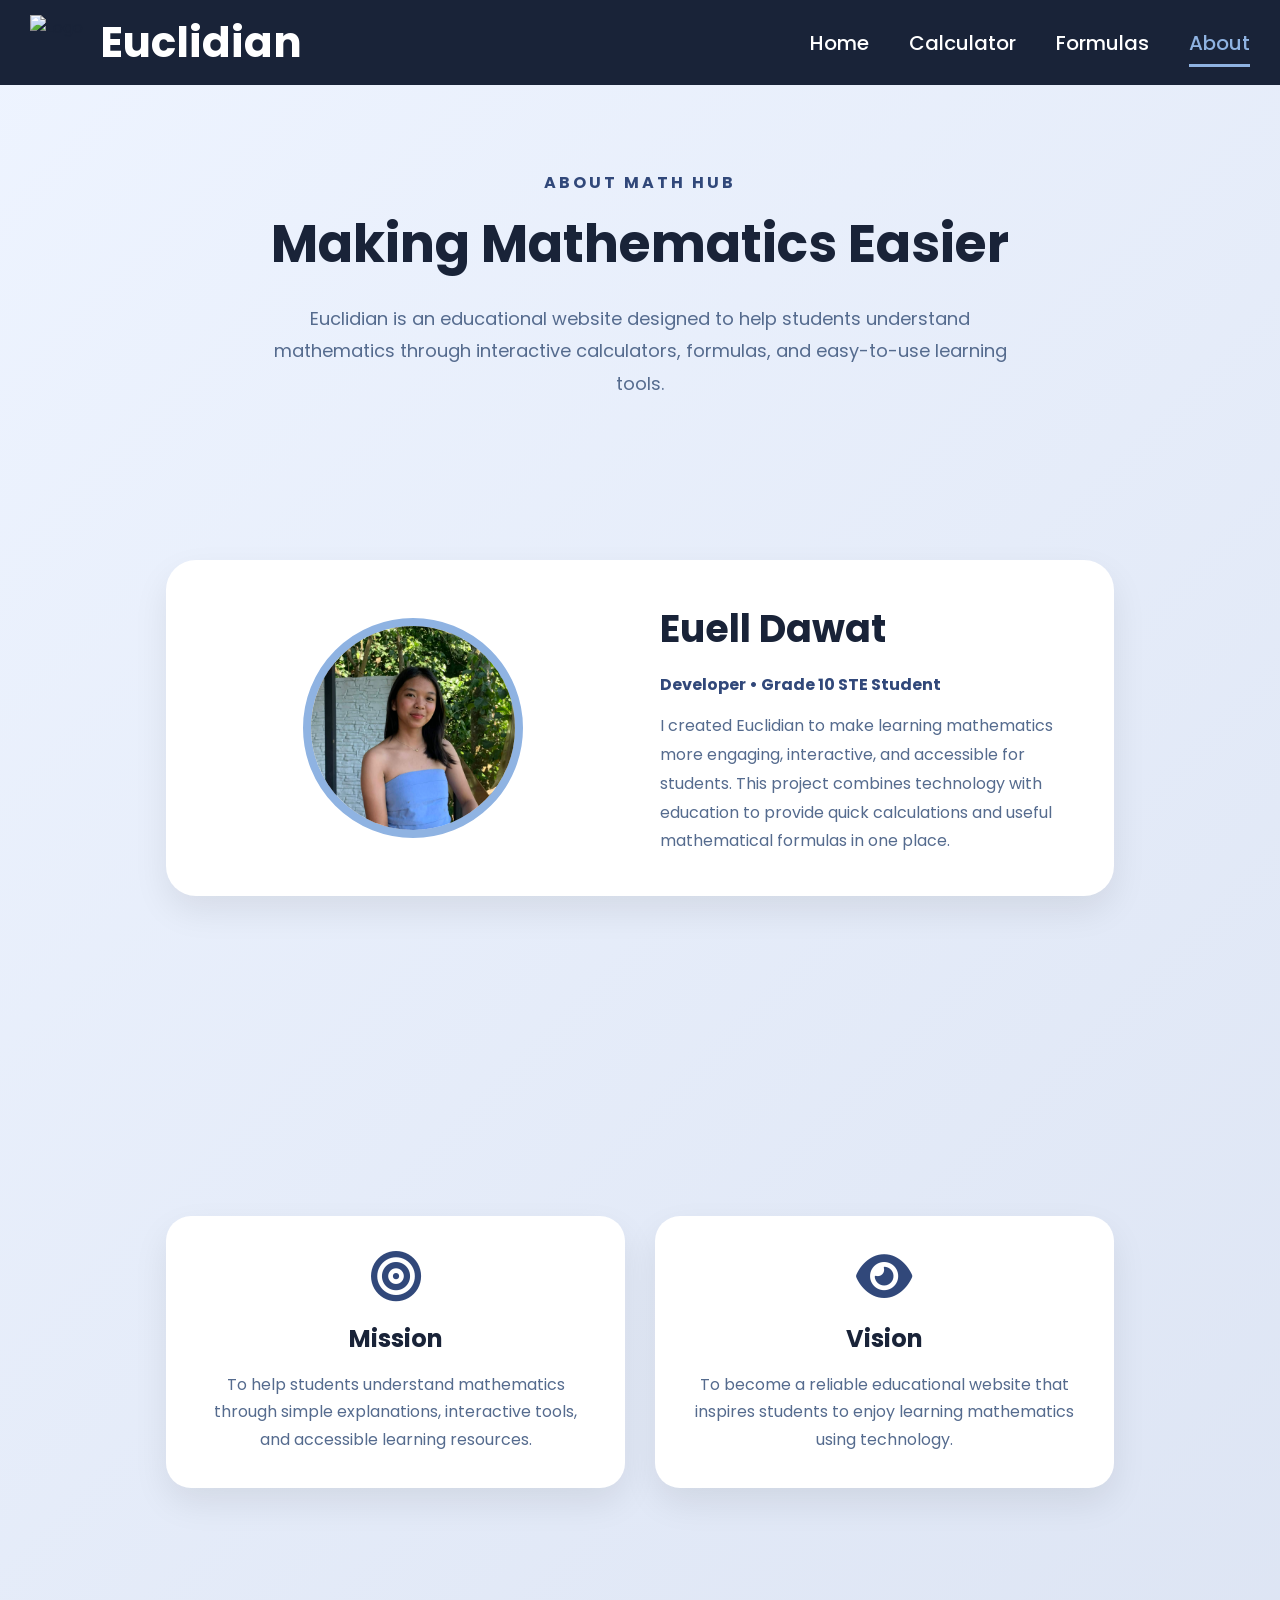
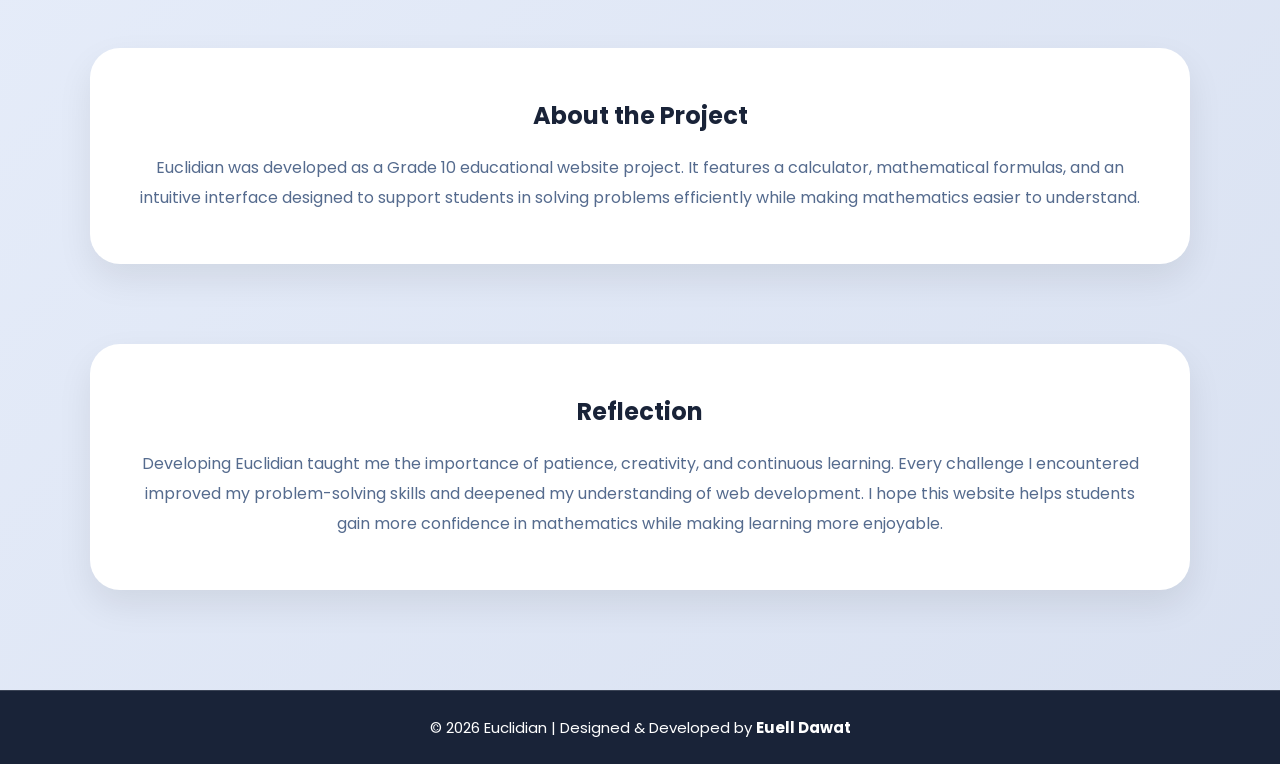
==== commit 9d1c1daf: "Fix HTML encoding issues in about.html" ====
--- a/about.html
+++ b/about.html
@@ -74,7 +74,7 @@
 
 <div class="developer-image">
 
-<img src="img/profile.jpg" alt="Developer">
+<img src="profile.jpg" alt="Developer">
 
 </div>
 
@@ -85,7 +85,7 @@
 <h4>Developer • Grade 10 STE Student</h4>
 
 <p>
-I created Math Hub to make learning mathematics more engaging, interactive, and accessible for students. This project combines technology with education to provide quick calculations and useful mathematical formulas in one place.
+I created Euclidian to make learning mathematics more engaging, interactive, and accessible for students. This project combines technology with education to provide quick calculations and useful mathematical formulas in one place.
 </p>
 
 </div>
@@ -132,7 +132,7 @@
 
 <p>
 
-Euclidian was developed as a Grade 9 educational website project. It features a calculator, mathematical formulas, and an intuitive interface designed to support students in solving problems efficiently while making mathematics easier to understand.
+Euclidian was developed as a Grade 10 educational website project. It features a calculator, mathematical formulas, and an intuitive interface designed to support students in solving problems efficiently while making mathematics easier to understand.
 
 </p>
 
